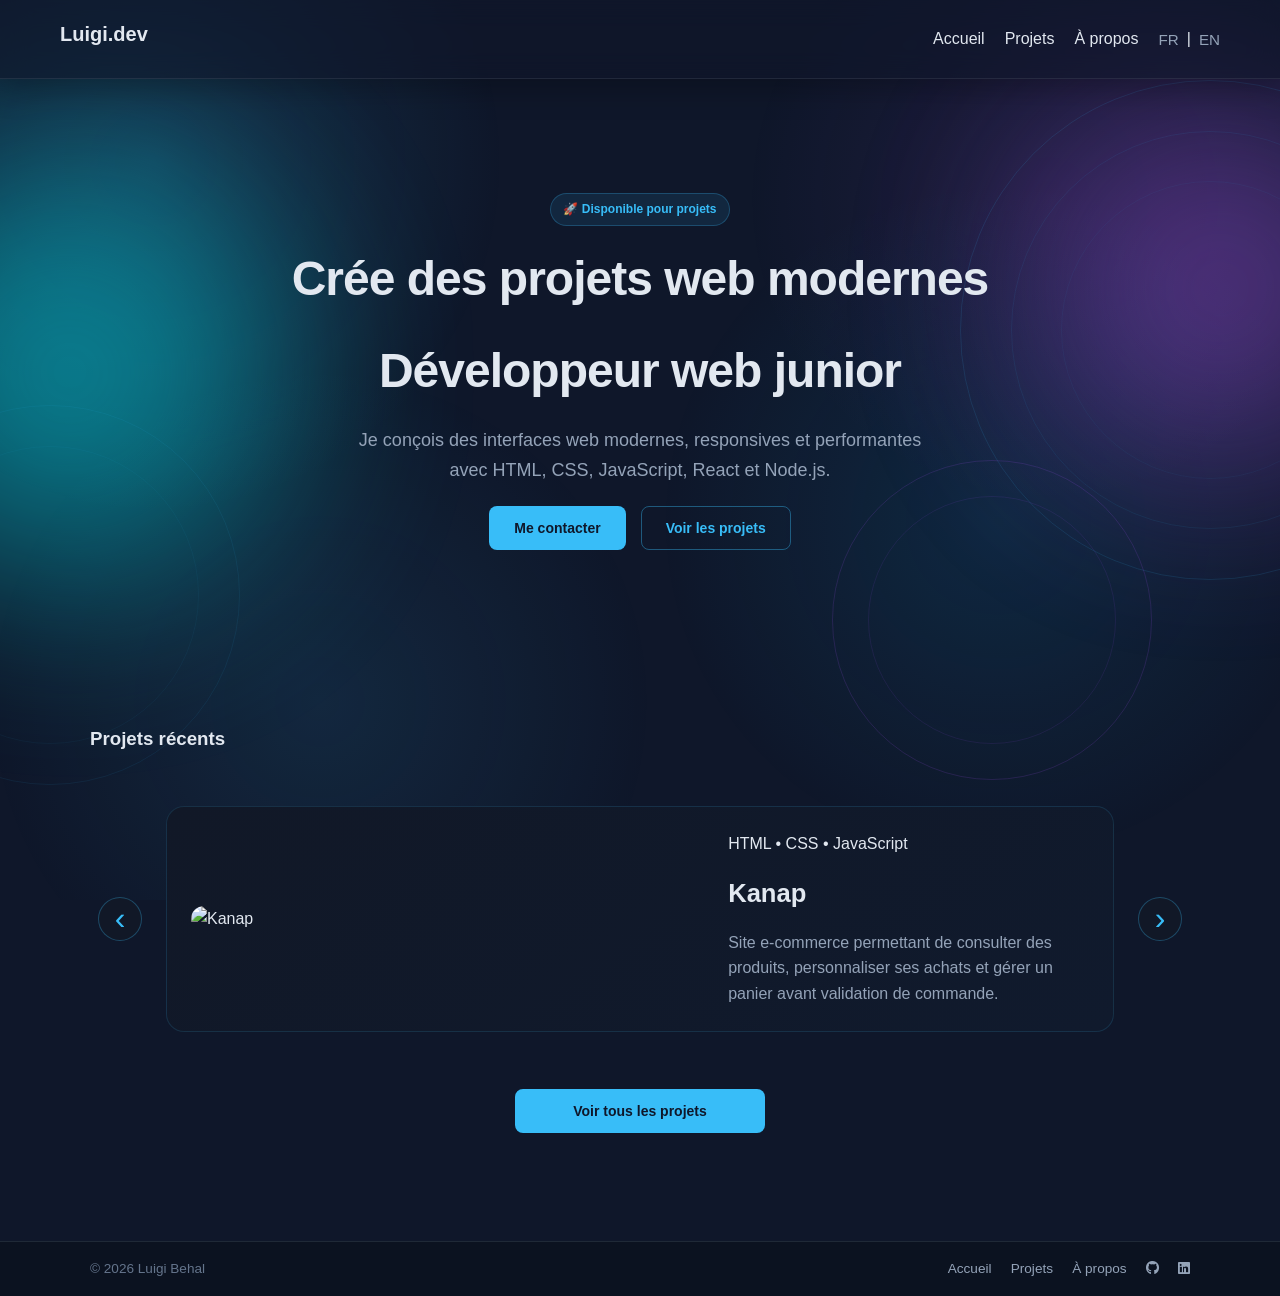
==== index.html @ 91a9c1c3 "Portfolio v1" ====
<!DOCTYPE html>
<html lang="fr">
<head>
  <meta charset="UTF-8" />
  <meta name="viewport" content="width=device-width, initial-scale=1.0" />
  <title>Site Vitrine</title>
  <link rel="stylesheet" href="styles.css" />
  <link
rel="stylesheet"
href="https://cdnjs.cloudflare.com/ajax/libs/font-awesome/6.5.1/css/all.min.css"
/>
</head>

<body>

<div class="glow-shape shape-1"></div>
<div class="glow-shape shape-2"></div>
<div class="ring ring-1"></div>
<div class="ring ring-2"></div>
<div class="ring ring-3"></div>

  <!-- HEADER -->
  <header class="header">
  <div class="logo">Luigi.dev</div>

 <nav class="nav">
  <a href="index.html" data-key="navHome">Accueil</a>
  <a href="projects.html" data-key="navProjects">Projets</a>
  <a href="about.html" data-key="navAbout">À propos</a>

   <div class="language-switch">
  <button id="fr-btn">FR</button>
  <span>|</span>
  <button id="en-btn">EN</button>
</div>
</nav>
</header>

  <!-- HERO -->
 <section id="home" class="hero">

  <div class="hero-content">

    <span class="hero-badge" data-key="heroBadge">🚀 Disponible pour projets</span>

    <h2 data-key="heroTitle">Crée des projets web modernes</h2>

      <h2 data-key="heroJob">Développeur web junior</h2>

<p data-key="heroDescription">Je conçois des interfaces web modernes, responsives et performantes avec HTML, CSS, JavaScript, React et Node.js.</p>
    </p>

    <div class="hero-actions">
      <a href="about.html#contact" class="btn" data-key="contactBtn">Me contacter</a>
      <a href="#projects" class="secondary-link" data-key="viewProjects">Voir les projets</a>
    </div>

  </div>

</section>


<section id="featured-projects" class="projects-slider-section">
  <h3 data-key="recentProjects">Projets récents</h3>

  <div class="project-slider">
    <button class="slider-btn prev" type="button">‹</button>

    <div class="project-slide">
      <div class="project-image">
        <img id="projectImage" src="images/projects/portfolio.png" alt="Portfolio développeur">
      </div>

      <div class="project-info">
        <span id="projectTech" class="project-tech">HTML • CSS • JavaScript</span>
        <h4 id="projectTitle">Portfolio développeur</h4>
        <p id="projectDescription">
          Portfolio responsive avec page d’accueil, page à propos, animations et design moderne.
        </p>
      </div>
    </div>

    <button class="slider-btn next" type="button">›</button>
  </div>

  <a href="projects.html" class="btn" data-key="viewAllProjects">Voir tous les projets</a>
</section>


</section>

  <!-- FOOTER -->
  <footer class="footer">
  <div class="footer-inner">
    <p>© 2026 Luigi Behal</p>

    <div class="footer-links">
      <a href="index.html" data-key="footerHome">Accueil</a>
      <a href="projects.html" data-key="footerProjects">Projets</a>
      <a href="about.html" data-key="footerAbout">À propos</a>
      <a href="https://github.com/Aelid" target="_blank"><i class="fab fa-github"></i></a>
      <a href="https://www.linkedin.com/in/luigi-behal/" target="_blank"><i class="fab fa-linkedin"></i></a>
    </div>
  </div>
</footer>
<script src="translations.js"></script>
<script src="script.js"></script>
</body>
</html>
---- styles.css ----
/* ========================================
   RESET
======================================== */

* {
  margin: 0;
  padding: 0;
  box-sizing: border-box;
  font-family: Arial, Helvetica, sans-serif;
}

html {
  scroll-behavior: smooth; /* 🔥 SMOOTH SCROLL GLOBAL */
}

body {
  background: #0f172a;
  color: #e2e8f0;
  line-height: 1.6;
  overflow-x: hidden;
  position: relative;
}

body::before {
  content: "";
  position: fixed;
  inset: 0;
  z-index: -2;
  pointer-events: none;

  background:
    radial-gradient(circle at 12% 18%, rgba(56, 189, 248, 0.16), transparent 26%),
    radial-gradient(circle at 82% 22%, rgba(168, 85, 247, 0.10), transparent 24%),
    radial-gradient(circle at 78% 58%, rgba(14, 165, 233, 0.12), transparent 30%),
    radial-gradient(circle at 25% 78%, rgba(56, 189, 248, 0.10), transparent 28%);
}

 .glow-shape,
.bg-pattern {
  position: fixed;
  pointer-events: none;
  z-index: -1;
}

.glow-shape {
  border-radius: 50%;
  filter: blur(100px);
  opacity: 0.45;
}

.shape-1 {
  width: 420px;
  height: 420px;
  background: #00f2fe;
  top: 18%;
  left: -140px;
}

.shape-2 {
  width: 360px;
  height: 360px;
  background: #9b51e0;
  top: 12%;
  right: -120px;
}


.ring {
  position: fixed;
  border-radius: 50%;
  pointer-events: none;
  z-index: -1;
}

.ring::before,
.ring::after {
  content: "";
  position: absolute;
  border-radius: 50%;
}

/* HAUT DROITE */

.ring-1 {
  width: 500px;
  height: 500px;
  top: 80px;
  right: -180px;

  border: 1px solid rgba(56,189,248,.12);
}

.ring-1::before {
  inset: 50px;
  border: 1px solid rgba(56,189,248,.08);
}

.ring-1::after {
  inset: 100px;
  border: 1px solid rgba(56,189,248,.05);
}

/* MILIEU GAUCHE */

.ring-2 {
  width: 380px;
  height: 380px;
  top: 45%;
  left: -140px;

  border: 1px solid rgba(56,189,248,.08);
}

.ring-2::before {
  inset: 40px;
  border: 1px solid rgba(56,189,248,.05);
}

/* BAS DROITE */

.ring-3 {
  width: 320px;
  height: 320px;
  bottom: 120px;
  right: 10%;

  border: 1px solid rgba(168,85,247,.16);
}

.ring-3::before {
  inset: 35px;
  border: 1px solid rgba(168,85,247,.10);
}

.header,
main,
.footer {
  position: relative;
  z-index: 1;
}

/* ========================================
   HEADER
======================================== */

.header {
  position: sticky;
  top: 0;
  z-index: 1000;

  display: flex;
  justify-content: space-between;
  align-items: center;

  padding: 18px 60px;

  background: rgba(15, 23, 42, 0.6);
  backdrop-filter: blur(14px);

  border-bottom: 1px solid rgba(255, 255, 255, 0.08);

  box-shadow: 0 10px 30px rgba(0, 0, 0, 0.25);
}

.logo {
  margin-bottom : 10px;
  font-size: 20px;
  font-weight: bold;
  color: #e2e8f0;
}

.nav {
  gap: 30px;
  display: flex;
  gap: 20px;
}

.nav a {
  position: relative;
  color: #e2e8f0;
  text-decoration: none;
  transition: 0.3s ease;
}

.nav a::after {
  content: "";
  position: absolute;
  left: 0;
  bottom: -4px;
  width: 0%;
  height: 2px;
  background: #38bdf8;
  transition: 0.3s ease;
}

.nav a:hover {
  color: #38bdf8;
}

.nav a:hover::after {
  width: 100%;
}

.header {
  transition: all 0.3s ease;
}

/* état au scroll */
.header.scrolled {
  background: rgba(10, 15, 25, 0.85);
  backdrop-filter: blur(25px);
  box-shadow: 0 25px 70px rgba(0, 0, 0, 0.7);

  transform: translateY(0);

  border-bottom: 1px solid rgba(56, 189, 248, 0.3);
}
/* ========================================
   HERO
======================================== */

.hero {
  min-height: 65vh;
  width: 100%;

  display: flex;
  flex-direction: column;
  justify-content: center;
  align-items: center;

  text-align: center;

  padding: 0 20px;

  position: relative;
  overflow: hidden;

  opacity: 0;
  animation: heroFade 0.8s ease-out forwards;

  position: relative;
}

.hero::before {
  content: "";
  position: absolute;
  inset: 0;

  background: none;
}



.hero-content {
  max-width: 700px;
  position: relative;
  z-index: 1;
}

.hero-badge {
  display: inline-block;
  margin-bottom: 15px;

  padding: 6px 12px;
  border-radius: 999px;

  font-size: 12px;
  font-weight: 600;

  color: #38bdf8;
  background: rgba(56, 189, 248, 0.1);
  border: 1px solid rgba(56, 189, 248, 0.25);

  animation: fadeUp 0.8s ease-out forwards;
}

.hero h2 {
  font-size: clamp(40px, 5vw, 52px);
  font-weight: 700;
  letter-spacing: -1px;
}

.hero p {
  font-size: clamp(16px, 1.5vw, 18px);
  line-height: 1.7;
}

#featured-projects h3 {
  margin-bottom: 35px;
}

#featured-projects .grid {
  margin-bottom: 35px;
}

#featured-projects .btn {
  display: flex;
  justify-content: center;
  align-items: center;

  width: fit-content;
  min-width: 250px;

  margin: 0 auto;

  padding: 14px 30px;
}

/* ========================================
   HERO BUTTON FIX
======================================== */

.hero .btn,
.hero .secondary-link {
  position: relative;
  z-index: 2;
}

.hero .btn {
  position: relative;
  z-index: 2;
}

/* ========================================
   BUTTON ANIMATION
======================================== */

.btn {
  transform: translateY(0);
  transition: all 0.2s ease;
}

.btn:hover {
  transform: translateY(-2px);
  box-shadow: 0 10px 20px rgba(56, 189, 248, 0.2);
}

/* ========================================
   HERO TEXT ANIMATION
======================================== */

.hero h2,
.hero p,
.hero .btn,
.hero .secondary-link {
  opacity: 0;
  transform: translateY(15px);
  animation: fadeUp 0.8s ease-out forwards;
}

.hero h2 {
  animation-delay: 0.2s;
}

.hero p {
  animation-delay: 0.4s;
}

.hero .btn {
  animation-delay: 0.6s;
}

.hero .secondary-link {
  animation-delay: 0.6s;
}

.hero h2 {
  font-size: 48px;
  margin-bottom: 15px;
}

.hero p {
  max-width: 600px;
  margin: 0 auto;
  color: #94a3b8;
}

/* ========================================
   BUTTONS
======================================== */

.btn,
.secondary-link {
  display: inline-flex;
  align-items: center;
  justify-content: center;

  height: 44px;
  padding: 0 24px;

  border-radius: 8px;

  font-weight: 600;
  font-size: 14px;
  line-height: 1;

  text-decoration: none;

  transition: all 0.2s ease;
}

/* PRIMARY */

.btn {
  background: #38bdf8;
  color: #0f172a;
  border: 1px solid transparent;
}

.btn:hover {
  background: #0ea5e9;
}

/* SECONDARY */

.secondary-link {
  background: transparent;
  color: #38bdf8;
  border: 1px solid rgba(56, 189, 248, 0.4);
}

.secondary-link:hover {
  background: rgba(56, 189, 248, 0.1);
  border-color: #38bdf8;
}

/* ========================================
   HERO ACTIONS
======================================== */

.hero-actions {
  display: flex;
  gap: 15px;
  justify-content: center;
  align-items: center;
  margin-top: 20px;
}

/* ========================================
   ANIMATIONS
======================================== */

@keyframes fadeUp {
  to {
    opacity: 1;
    transform: translateY(0);
  }
}

@keyframes heroFade {
  to {
    opacity: 1;
  }
}

@keyframes heroZoom {
  from {
    transform: scale(1);
  }

  to {
    transform: scale(1.02);
  }
}

/* ========================================
   SECTIONS
======================================== */

section {
  width: 100%;
  padding: 60px 20px;
  display: flex;
  flex-direction: column;
  align-items: center;
}

section > * { 
 max-width: 1100px;
 width: 100%
}

/* ========================================
   CARDS
======================================== */

.grid {
  display: grid;
  grid-template-columns: repeat(auto-fit, minmax(250px, 1fr));
  gap: 20px;
}

.card {
  background: #1f2937;
  padding: 20px;
  border-radius: 12px;
  transition: 0.2s;
}

.card:hover {
  transform: translateY(-5px);
}

/* ========================================
   CONTACT
======================================== */

.contact-form {
  display: flex;
  flex-direction: column;
  gap: 15px;

  max-width: 500px;
  margin: 0 auto;
}

.contact-form input,
.contact-form textarea {
  width: 100%;

  padding: 14px;

  border-radius: 10px;
  border: 1px solid #334155;

  background: #1f2937;
  color: #e2e8f0;

  font-size: 14px;
}

.contact-form input:focus,
.contact-form textarea:focus {
  border-color: #38bdf8;
  outline: none;
  box-shadow: 0 0 0 2px rgba(56, 189, 248, 0.2);
}

.contact-form textarea {
  resize: none;
}

.mail-link {
  color: #94a3b8;
  text-decoration: none;
  transition: 0.2s ease;
}

.mail-link:hover {
  color: #38bdf8;
}
/* ========================================
   SCROLL ANIMATION
======================================== */

.hidden {
  opacity: 0;
  transform: translateY(30px);
  filter: blur(4px);
  transition: all 0.7s ease;
}

.show {
  opacity: 1;
  transform: translateY(0);
  filter: blur(0);
}

.cv-card,
.contact-card {
  opacity: 0;
  transform: translateY(30px);
}

.cv-card.show,
.contact-card.show {
  opacity: 1;
  transform: translateY(0);
}

/* ========================================
   FOOTER
======================================== */

footer {
  text-align: center;
  padding: 30px;

  background: #111827;
  color: #94a3b8;
}


.cv-page {
  position: relative;
  padding-bottom: clamp(2rem, 3vw, 3rem);
}

.cv-page::after {
  content: "";
  display: block;
  width: 180px;
  height: 1px;
  margin: 4rem auto 0;
  background: linear-gradient(to right, transparent, rgba(56, 189, 248, 0.35), transparent);
}

.cv-page h1 {
  margin-bottom: 30px;
}

.cv-page h1 span {
  font-weight: 400;
  color: #94a3b8;
}

.cv-card {
  display: grid;
  grid-template-columns: 280px 1fr;
  gap: 30px;

  background: linear-gradient(145deg, #111827, #101a2d);
  border: 1px solid rgba(56, 189, 248, 0.12);
  border-radius: 18px;
  padding: 30px;
  box-shadow: 0 24px 70px rgba(0, 0, 0, 0.28);
}

.cv-sidebar {
  border-right: 1px solid #334155;
  padding-right: 25px;

  display: flex;
  flex-direction: column;
}

.profile-placeholder {
  width: 130px;
  height: 130px;
  border-radius: 16px;
  background: #1f2937;
  color: #38bdf8;

  display: flex;
  align-items: center;
  justify-content: center;

  font-size: 36px;
  font-weight: 700;

  align-self: center;
  margin-bottom: 20px;
}

.cv-sidebar h2 {
  margin-top: 1.5rem;
  margin-bottom: 0.5rem;
  text-align: center;
}

.cv-sidebar > p {
  color: #94a3b8;
  margin-bottom: 1rem;
  text-align: center;
}

.cv-block {
  margin-top: 1.5rem;
  padding-top: 1.5rem;
  border-top: 1px solid rgba(148, 163, 184, 0.15);
}

.cv-block:first-of-type {
  margin-top: 0;
  padding-top: 0;
  border-top: none;
}

.cv-block h3 {
  margin-bottom: 1rem;
}

.cv-block p {
  line-height: 1.8;
}

.cv-block:last-child {
  margin-top: 1rem;
}

.cv-block h3,
.cv-section h3 {
  margin-bottom: 15px;
  color: #e2e8f0;
}

.cv-block p,
.cv-item p {
  color: #94a3b8;
}

.cv-section {
  margin-bottom: 35px;
}

.cv-item {
  margin-bottom: 20px;
}

.cv-item h4 {
  color: #e2e8f0;
  margin-bottom: 5px;
}

.cv-studies .cv-item h4 {
  white-space: nowrap;
  font-size: 0.95rem;
}

.skills-tags {
  display: flex;
  flex-wrap: wrap;
  gap: 10px;
}

.skills-tags span {
  padding: 8px 12px;
  border-radius: 999px;
  border: 1px solid transparent;
  font-size: 14px;
}

.skills-tags span:nth-child(1){
  background: rgba(31, 202, 94, 0.15);
  color: #1fca5e;
  border-color: rgba(31, 202, 94, 0.15);
}

.skills-tags span:nth-child(2){
  background: rgba(58, 34, 197, 0.15);
  color: #3b22c5;
  border-color: rgba(58, 34, 197, 0.15);
}

.skills-tags span:nth-child(3){
  background: rgba(197, 34, 34, 0.15);
  color: #c52222;
  border-color: rgba(197, 34, 34, 0.15);
}

.skills-tags span:nth-child(4){
  background: rgba(181, 197, 34, 0.15);
  color: #b5c522;
  border-color: rgba(181, 197, 34, 0.15);
}

.skills-tags span:nth-child(5){
  background: rgba(47, 162, 228, 0.15);
  color: #2fa2e4;
  border-color: rgba(47, 162, 228, 0.15);
}

.skills-tags span:nth-child(6){
  background: rgba(197, 34, 170, 0.15);
  color: #c522aa;
  border-color: rgba(197, 34, 170, 0.15);
}

.skills-tags span:nth-child(7){
  background: rgba(15, 141, 4, 0.15);
  color: #0f8d04;
  border-color: rgba(15, 141, 4, 0.15);
}

.skills-tags span:nth-child(8){
  background: rgba(199, 85, 9, 0.15);
  color: #c75509;
  border-color: rgba(199, 85, 9, 0.15);
}

.skills-tags span:nth-child(9){
  background: rgba(238, 61, 120, 0.15);
  color: #ee3d78;
  border-color: rgba(238, 61, 120, 0.15);
}

.contact-info p {
  margin-bottom: 0.75rem;
  color: #cbd5e1;
}

@media (max-width: 768px) {
  .cv-card {
    grid-template-columns: 1fr;
  }

  .cv-sidebar {
    border-right: none;
    padding-right: 0;
    border-bottom: 1px solid #334155;
    padding-bottom: 25px;
  }
}

.cv-grid {
  display: grid;
  grid-template-columns: 280px minmax(0, 1fr) 280px;
  gap: 2rem;
  align-items: start;
}

.cv-studies {
  background: rgba(15, 23, 42, 0.75);
  border: 1px solid rgba(34, 211, 238, 0.18);
  border-radius: 18px;
  padding: 1.5rem;
}

@media (max-width: 1100px) {
  .cv-grid {
    grid-template-columns: 1fr;
  }
}

/* ========================================
   CONTACT PAGE
======================================== */

.contact-page {
  max-width: 1100px;
  margin: 2.5rem auto 0;
  margin-top: clamp(2rem, 4vw, 4rem);
}

.contact-page h2 {
  margin-bottom: 2rem;
  font-size: 2rem;
}

.contact-page h2 span {
  color: #94a3b8;
  font-weight: 400;
}

.contact-card {
  display: grid;
  grid-template-columns: 1fr 1fr;
  gap: 3rem;
  background: linear-gradient(145deg, #121c30, #0f172a);
  border: 1px solid rgba(56, 189, 248, 0.14);
  border-radius: 18px;
  padding: 2rem;
}

.contact-form {
  max-width: none;
  margin: 0;
}

.contact-form label {
  margin-bottom: 0.35rem;
  font-weight: 700;
  color: #e2e8f0;
}

.contact-details {
  border-left: 1px solid #334155;
  padding-left: 3rem;
  display: flex;
  flex-direction: column;
  justify-content: center;
  gap: 1.5rem;
}

.contact-detail {
  display: flex;
  align-items: center;
  gap: 1rem;
  text-decoration: none;
}

.contact-icon {
  width: 52px;
  height: 52px;
  flex-shrink: 0;
}

.contact-icon img {
  width: 100%;
  height: 100%;
  object-fit: contain;
}

.contact-detail h3 {
  margin-bottom: 0.2rem;
  color: #e2e8f0;
}

.contact-detail p {
  color: #94a3b8;
}

.mail-link:hover {
  color: #38bdf8;
}

.contact-socials {
  display: flex;
  gap: 1rem;
  margin-top: 0.5rem;
}

.contact-socials a {
  width: 56px;
  height: 56px;
  padding: 0;
  display: flex;
  align-items: center;
  justify-content: center;
}

.contact-socials img {
  width: 100%;
  height: 100%;
  object-fit: contain;
}

@media (max-width: 768px) {
  .contact-card {
    grid-template-columns: 1fr;
  }

  .contact-details {
    border-left: none;
    border-top: 1px solid #334155;
    padding-left: 0;
    padding-top: 2rem;
  }
}

.contact-socials {
  display: flex;
  gap: 1rem;
  margin-top: 1rem;
}

.contact-socials a {
  padding: 12px 18px;
  border-radius: 10px;

  text-decoration: none;
  font-weight: 600;

  color: #38bdf8;

  background: #1f2937;
  border: 1px solid rgba(56, 189, 248, 0.25);

  transition: 0.2s ease;
}

.contact-socials a:hover {
  background: rgba(56, 189, 248, 0.1);
  transform: translateY(-2px);
}

.contact-socials {
  display: flex;
  gap: 1rem;
  margin-top: 1rem;
}

.social-btn {
  width: 52px;
  height: 52px;

  display: flex;
  align-items: center;
  justify-content: center;

  border-radius: 12px;

  background: #1f2937;
  border: 1px solid rgba(56, 189, 248, 0.25);

  color: #38bdf8;
  text-decoration: none;

  transition: 0.2s ease;
}

.social-btn i {
  font-size: 1.4rem;
}

.social-btn:hover {
  transform: translateY(-3px);
  background: rgba(56, 189, 248, 0.1);
  border-color: #38bdf8;
}

.footer {
  margin-top: 3rem;
  padding: 1rem 2rem;
  border-top: 1px solid #1f2937;
  background: #0b1220;
}

.footer-inner {
  max-width: 1100px;
  margin: 0 auto;

  display: flex;
  justify-content: space-between;
  align-items: center;
}

.footer p {
  color: #64748b;
  font-size: 0.85rem;
}

.footer-links {
  display: flex;
  align-items: center;
  gap: 1.2rem;
}

.footer-links a {
  color: #94a3b8;
  text-decoration: none;
  font-size: 0.85rem;
}

.footer-links a:hover {
  color: #38bdf8;
}

.profile-photo {
  width: 130px;
  height: 130px;
  border-radius: 16px;
  overflow: hidden;
  align-self: center;
  margin-bottom: 20px;
  background: #1f2937;
}

.profile-photo img {
  width: 100%;
  height: 100%;
  object-fit: cover;
}

.contact-icon {
  width: 52px;
  height: 52px;
  flex-shrink: 0;
}

.contact-icon img {
  width: 100%;
  height: 100%;
  object-fit: contain;
}

.contact-socials img {
  width: 52px;
  height: 52px;
  transition: 0.2s ease;
}

.contact-socials img:hover {
  transform: translateY(-3px);
}

#copyToast {
  position: fixed;
  bottom: 30px;
  right: 30px;

  background: rgba(15, 23, 42, 0.95);
  color: #38bdf8;

  border: 1px solid rgba(56, 189, 248, 0.25);
  border-radius: 12px;

  padding: 12px 18px;

  opacity: 0;
  transform: translateY(10px);

  transition: all 0.3s ease;

  pointer-events: none;
  z-index: 9999;
}

#copyToast.show {
  opacity: 1;
  transform: translateY(0);
}

.project-slider {
  display: grid;
  grid-template-columns: 60px 1fr 60px;
  align-items: center;
  gap: 1rem;
  min-height: 260px;
}

.project-slide {
  width: 100%;
  display: grid;
  grid-template-columns: 1.4fr 1fr;
  gap: 2rem;
  align-items: center;
  min-height: 230;

  background: linear-gradient(145deg, #111827, #101a2d);
  border: 1px solid rgba(56, 189, 248, 0.14);
  border-radius: 18px;
  padding: 1.5rem;
  transition: opacity 0.25s ease;
}

.project-slide.fade {
  opacity: 0;
}

.project-image img {
  width: 100%;
  height: 280px;
  object-fit: cover;
  border-radius: 14px;
}

.project-info h4 {
  font-size: 1.6rem;
  margin: 1rem 0;
}

.project-info p {
  color: #94a3b8;
}

.slider-btn {
  width: 44px;
  height: 44px;

  display: flex;
  align-items: center;
  justify-content: center;

  border-radius: 50%;

  background: #111827;
  border: 1px solid rgba(56, 189, 248, 0.3);

  color: #38bdf8;
  font-size: 2rem;

  cursor: pointer;
}

.slider-btn:focus {
  outline: none;
}

.slider-btn:focus-visible {
  outline: 2px solid #38bdf8;
  outline-offset: 4px;
}

.prev {
  justify-self: center;
}

.next {
  justify-self: center;
}

#featured-projects .btn {
  margin-top: 40px;
}

#featured-projects {
  opacity: 0;
  transform: translateY(25px);
  animation: fadeUp 0.8s ease-out forwards;
  animation-delay: 0.3s;
}


/* ========================================
   RESPONSIVE
======================================== */

@media (max-width: 1100px) {
  .project-card-tabs {
    grid-template-columns: 1fr;
    width: min(900px, calc(100% - 40px));
  }

  .project-side {
    background: rgba(15, 23, 42, 0.45);
  }

  .project-card-tabs::after {
    display: none;
  }

  .project-tab-content.active {
    grid-template-columns: 1fr;
  }


  .project-text {
    max-width: none;
  }
}

@media (max-width: 768px) {
  .footer-inner {
    flex-direction: column;
    gap: 0.8rem;
    text-align: center;
  }

  .footer-links {
    flex-wrap: wrap;
    justify-content: center;
  }

  .header {
    flex-direction: column;
    gap: 10px;
    padding: 20px;
  }

  .hero h2 {
    font-size: 32px;
  }

  section {
    padding: 40px 20px;
  }
}

.projects-page {
  max-width: 1500px;
  margin: 0 auto;
  padding: 80px 20px;
}

.projects-page h1 {
  text-align: center;
  font-size: clamp(38px, 5vw, 56px);
  margin-bottom: 10px;
}

.projects-page h1 span {
  color: #38bdf8;
}

.dessins-try {
  color: rgba(253, 253, 253, 0.25)
}

.projects-intro {
  text-align: center;
  color: #94a3b8;
  margin-bottom: 45px;
}

.project-card-tabs {
  display: grid;
  grid-template-columns: 300px 1fr;

  width: 90vw;
  max-width: 1400px;
  margin: 0 auto 35px;

  position: relative;
  background: rgba(17, 24, 39, 0.75);
  border: 1px solid #334155;
  border-radius: 18px;
  overflow: hidden;
}

.project-side {
  padding: 30px;
  background: rgba(15, 23, 42, 0.45);
}

.project-card-tabs::after {
  content: "";

  position: absolute;
  top: 0;
  bottom: 0;

  left: 300px; /* largeur colonne gauche */

  width: 40px;

  background: linear-gradient(
    to right,
    rgba(56, 189, 248, 0.08),
    rgba(56, 189, 248, 0.03),
    transparent
  );

  pointer-events: none;
}

.project-side h2 {
  font-size: 28px;
  margin-bottom: 20px;
}

.project-side p {
  color: #cbd5e1;
  margin-bottom: 20px;
}

.project-tags {
  display: flex;
  flex-wrap: wrap;
  gap: 10px;
}

.project-tags span {
  padding: 7px 12px;
  border-radius: 8px;
  font-size: 13px;
  border: 1px solid transparent;
}

/* Vert */
.project-tags span:nth-child(1) {
  background: rgba(34, 197, 94, 0.15);
  color: #22c55e;
  border-color: rgba(34, 197, 94, 0.25);
}

/* Bleu */
.project-tags span:nth-child(2) {
  background: rgba(56, 189, 248, 0.15);
  color: #38bdf8;
  border-color: rgba(56, 189, 248, 0.25);
}

/* Rouge */
.project-tags span:nth-child(3) {
  background: rgba(197, 34, 34, 0.15);
  color: #af0c28;
  border-color: rgba(122, 3, 3, 0.25);
}

/* Violet */
.project-tags span:nth-child(4) {
  background: rgba(139, 92, 246, 0.15);
  color: #a78bfa;
  border-color: rgba(139, 92, 246, 0.25);
}

/* Gris/bleu */
.project-tags span:nth-child(5) {
  background: rgba(100, 116, 139, 0.2);
  color: #cbd5e1;
  border-color: rgba(148, 163, 184, 0.25);
}

.project-main {
  padding: 28px 36px;
  min-width: 0;
}

.project-tabs {
  display: flex;
  gap: 45px;
  border-bottom: 1px solid #334155;
  margin-bottom: 18px;
}

.tab-btn {
  background: transparent;
  border: none;
  color: #e2e8f0;
  font-weight: 600;
  cursor: pointer;
  padding: 0 0 14px;
  position: relative;
}

.tab-btn.active {
  color: #38bdf8;
}

.tab-btn.active::after {
  content: "";
  position: absolute;
  left: 0;
  bottom: -1px;
  width: 100%;
  height: 3px;
  background: #38bdf8;
  border-radius: 999px;
}

.project-tab-content {
  display: none;
  grid-template-columns: 500px 380px;
  justify-content: center;
  gap: 35px;
  align-items: center;
}

.project-tab-content.active {
  display: grid;
}

.project-tab-content img {
  width: 100%;
  height: 220px;
  object-fit: cover;
  border-radius: 10px;
  border: 1px solid #334155;
}

.tech-content {
  display: none;
}

.tech-content.active {
  display: block;
}

.tech-grid {
  display: grid;
  grid-template-columns: repeat(2, minmax(0, 1fr));
  gap: 16px;
}

.tech-card {
  padding: 18px;
  border-radius: 14px;
  background: rgba(15, 23, 42, 0.65);
  border: 1px solid rgba(56, 189, 248, 0.18);
}

.tech-card h4 {
  color: #38bdf8;
  margin-bottom: 8px;
}

.tech-card p,
.tech-card li {
  color: #cbd5e1;
}

.tech-card ul {
  padding-left: 18px;
}

.github-card {
    max-width: 700px;
    margin: 40px auto;
    padding: 30px;

    background: rgba(15, 23, 42, 0.65);
    border: 1px solid rgba(56, 189, 248, 0.18);
    border-radius: 14px;

    text-align: center;
}

.github-card h3 {
    margin-bottom: 15px;
    font-size: 1.8rem;
    color: #ffffff;
}

.github-card p {
    color: #cbd5e1;
    line-height: 1.7;
    margin-bottom: 25px;
}

.github-features {
    display: flex;
    flex-wrap: wrap;
    justify-content: center;
    gap: 12px;
    margin-bottom: 30px;
}

.github-features span {
    padding: 8px 14px;
    border-radius: 8px;

    background: rgba(56, 189, 248, 0.1);
    border: 1px solid rgba(56, 189, 248, 0.25);

    color: #cbd5e1;
    font-size: 0.95rem;
}

.project-text {
  min-width: 0;
  max-width: 420px;
}

.project-text p {
  color: #cbd5e1;
  margin-bottom: 22px;
  line-height: 1.7;
}

@media (max-width: 900px) {
  .project-card-tabs {
    grid-template-columns: 1fr;
  }

  .project-side {
    border-right: none;
    border-bottom: 1px solid #334155;
  }

  .project-tabs {
    gap: 25px;
    flex-wrap: wrap;
  }

  .project-tab-content.active {
    grid-template-columns: 1fr;
    display: grid;
  }
}

.project-dot {
  width: 12px;
  height: 12px;
  background: #38BDf8;
  border-radius: 50%;
  display: inline-block;
  margin-right: 15px;
}

.language-switch {
    display: flex;
    gap: 8px;
    align-items: center;
}

.language-switch button {
  background: transparent;
  border: none;
  padding: 0;
  color: #94a3b8;
  font-size: 0.95rem;
  cursor: pointer;
  transition: color 0.2s ease;
}

.language-switch button:hover {
  color: #38bdf8;
}



@media (max-width: 1500px) {
  .project-tab-content.active {
    grid-template-columns: 1fr;
  }

  .project-tab-content img {
    width: 100%;
    max-width: 520px;
    margin: 0 auto;
  }

  .project-text {
    text-align: center;
  }
}
/* ========================================
   ACCESSIBILITÉ
======================================== */

@media (prefers-reduced-motion: reduce) {
  * {
    animation: none !important;
    transition: none !important;
  }
}

@media (max-width: 768px) {
  .tech-grid {
    grid-template-columns: 1fr;
  }

  .tech-card {
    width: 100%;
    min-width: 0;
  }

  .tech-card p,
  .tech-card li {
    overflow-wrap: break-word;
    word-break: normal;
  }
}

/* ========================================
   CONTACT LAYOUT FIX
======================================== */

.contact-card {
  display: grid;
  grid-template-columns: minmax(0, 1.2fr) minmax(280px, 0.8fr);
  gap: 3rem;
  align-items: center;
}

.contact-form {
  margin: 0;
  max-width: 500px;
  width: 100%;
}

@media (max-width: 900px) {
  .contact-card {
    grid-template-columns: 1fr;
  }

  .contact-details {
    border-left: none;
    border-top: 1px solid #334155;
    padding-left: 0;
    padding-top: 2rem;
  }
}
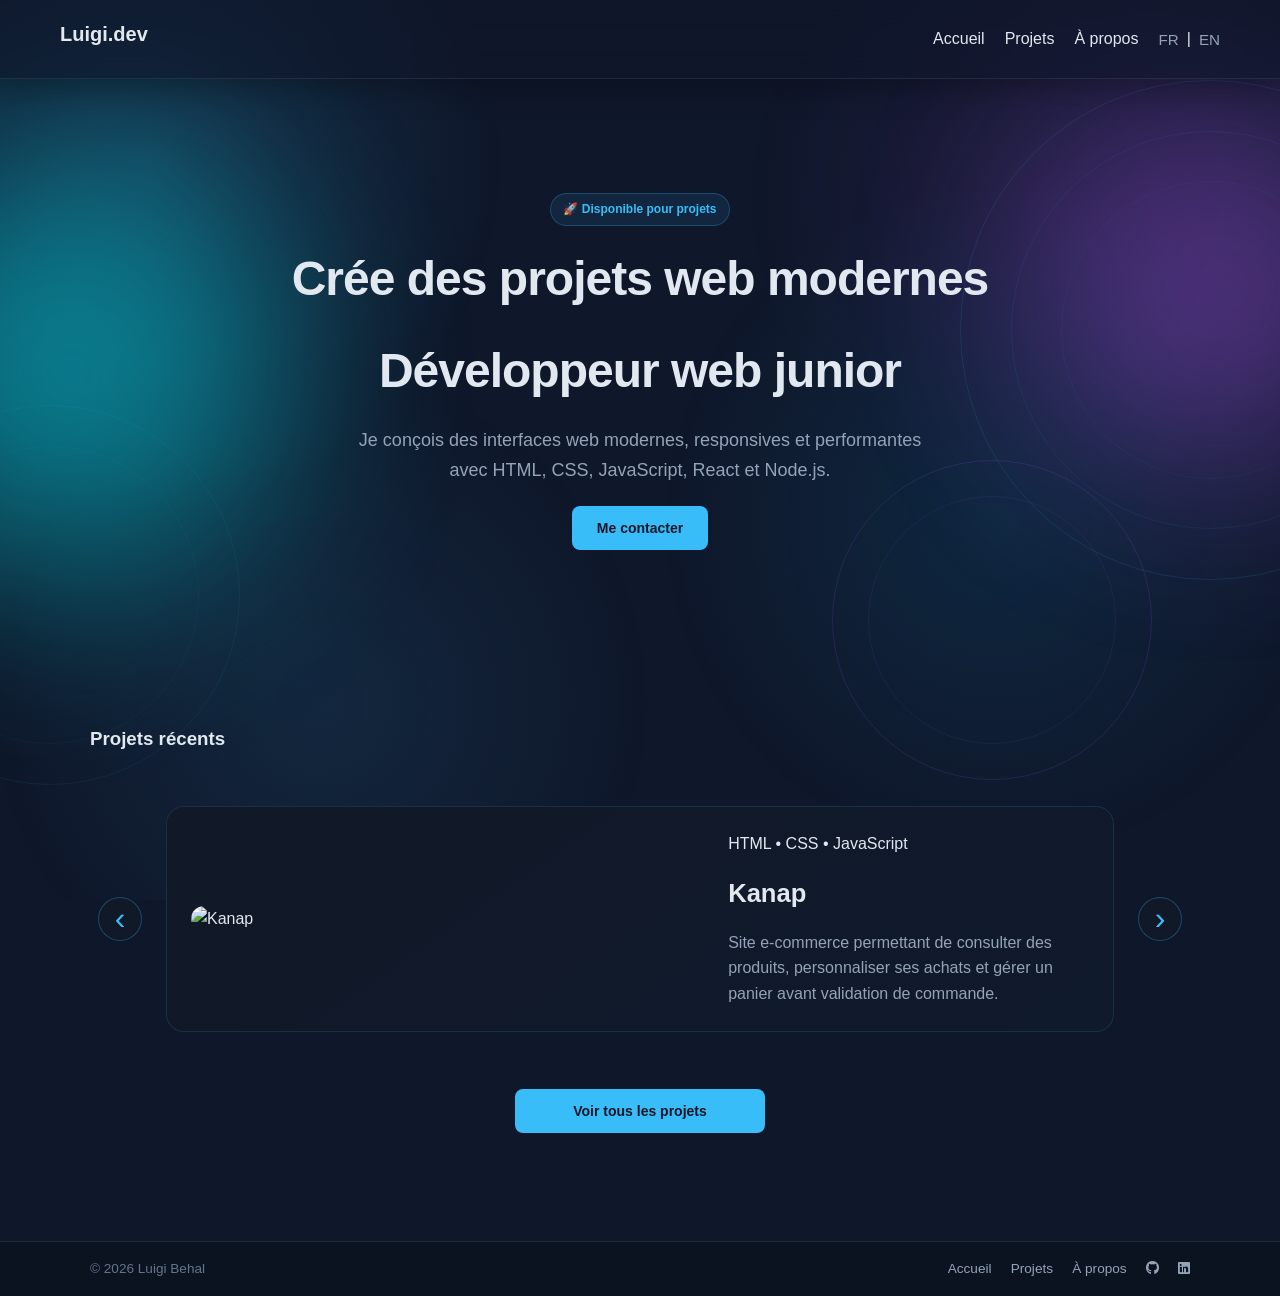
==== commit 49526a9a: "Fix projects button" ====
--- a/index.html
+++ b/index.html
@@ -52,7 +52,6 @@
 
     <div class="hero-actions">
       <a href="about.html#contact" class="btn" data-key="contactBtn">Me contacter</a>
-      <a href="#projects" class="secondary-link" data-key="viewProjects">Voir les projets</a>
     </div>
 
   </div>
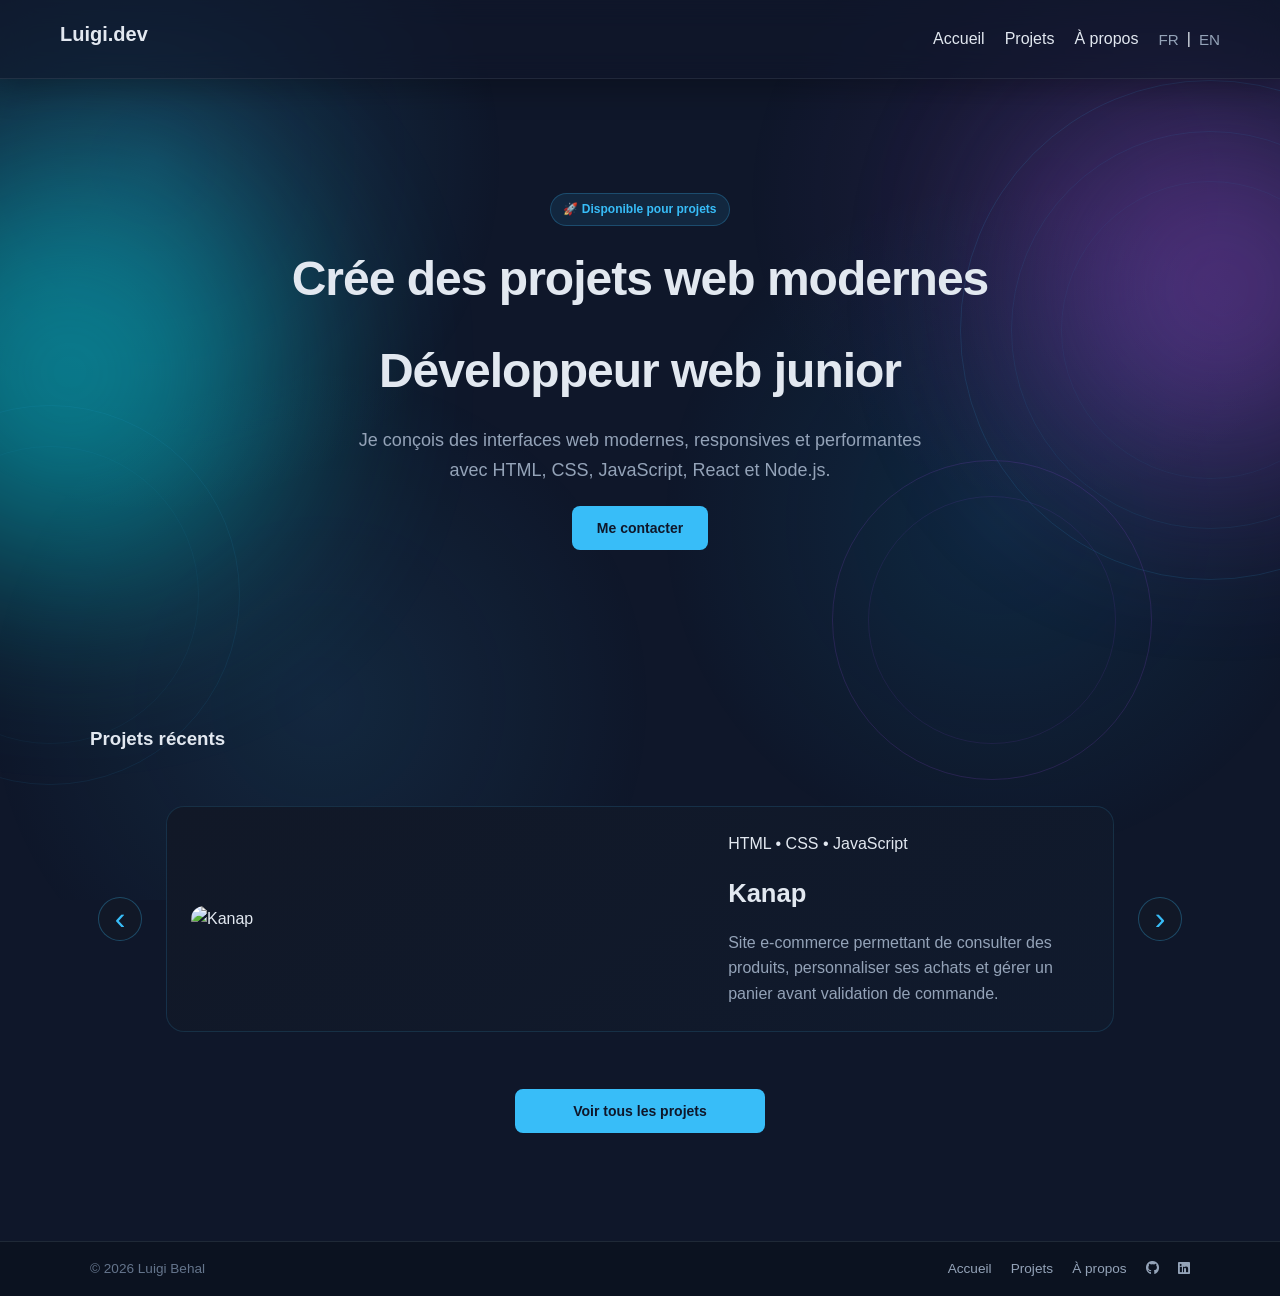
==== commit 4f661e78: "Fix email" ====
--- a/index.html
+++ b/index.html
@@ -102,6 +102,7 @@
     </div>
   </div>
 </footer>
+<script src="https://cdn.jsdelivr.net/npm/@emailjs/browser@4/dist/email.min.js"></script>
 <script src="translations.js"></script>
 <script src="script.js"></script>
 </body>
--- a/styles.css
+++ b/styles.css
@@ -820,6 +820,10 @@
   .cv-grid {
     grid-template-columns: 1fr;
   }
+  .project-text {
+  text-align: center;
+  max-width: none;
+}
 }
 
 /* ========================================
@@ -1570,19 +1574,22 @@
 
 
 
-@media (max-width: 1500px) {
+@media (min-width: 1101px) and (max-width: 1500px) {
   .project-tab-content.active {
-    grid-template-columns: 1fr;
+    grid-template-columns: minmax(0, 480px) minmax(260px, 340px);
+    justify-content: center;
+    gap: 28px;
   }
 
   .project-tab-content img {
     width: 100%;
-    max-width: 520px;
-    margin: 0 auto;
+    max-width: 480px;
+    margin: 0;
   }
 
   .project-text {
-    text-align: center;
+    max-width: 340px;
+    text-align: left;
   }
 }
 /* ========================================
